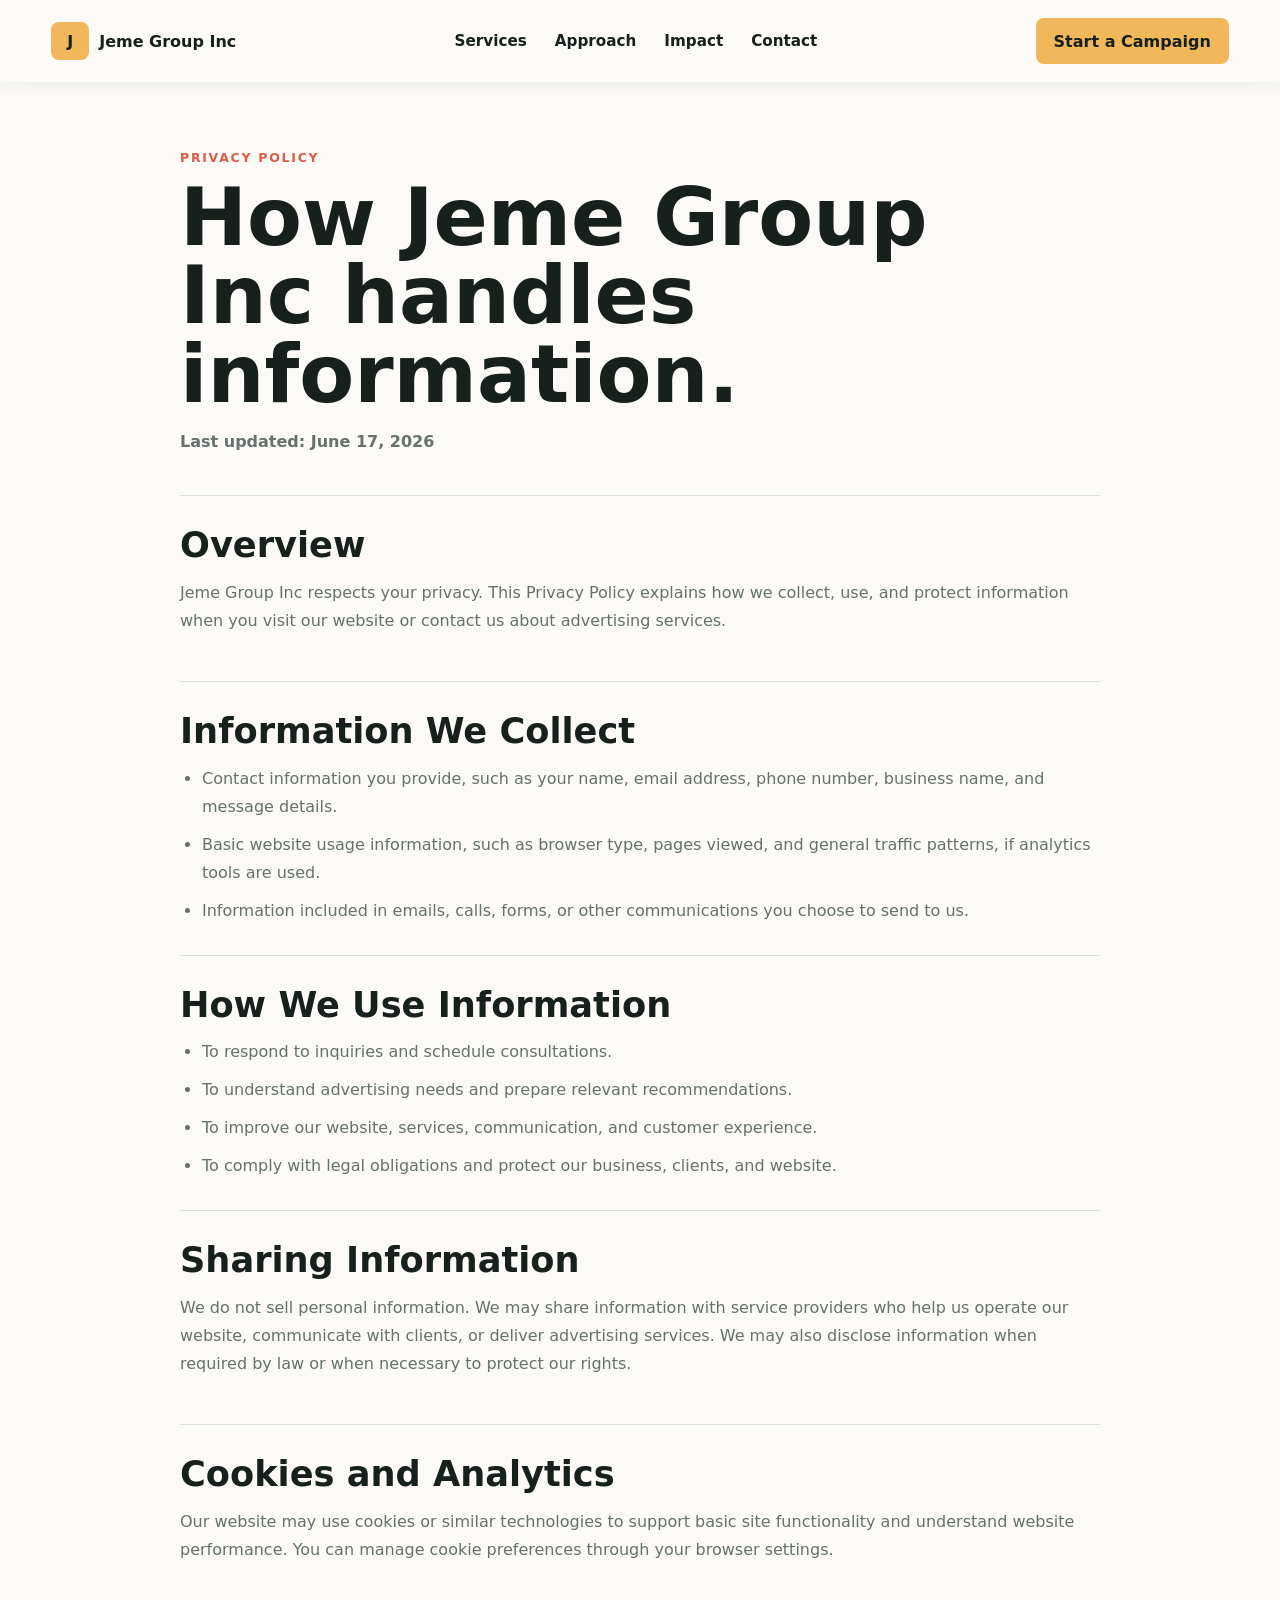
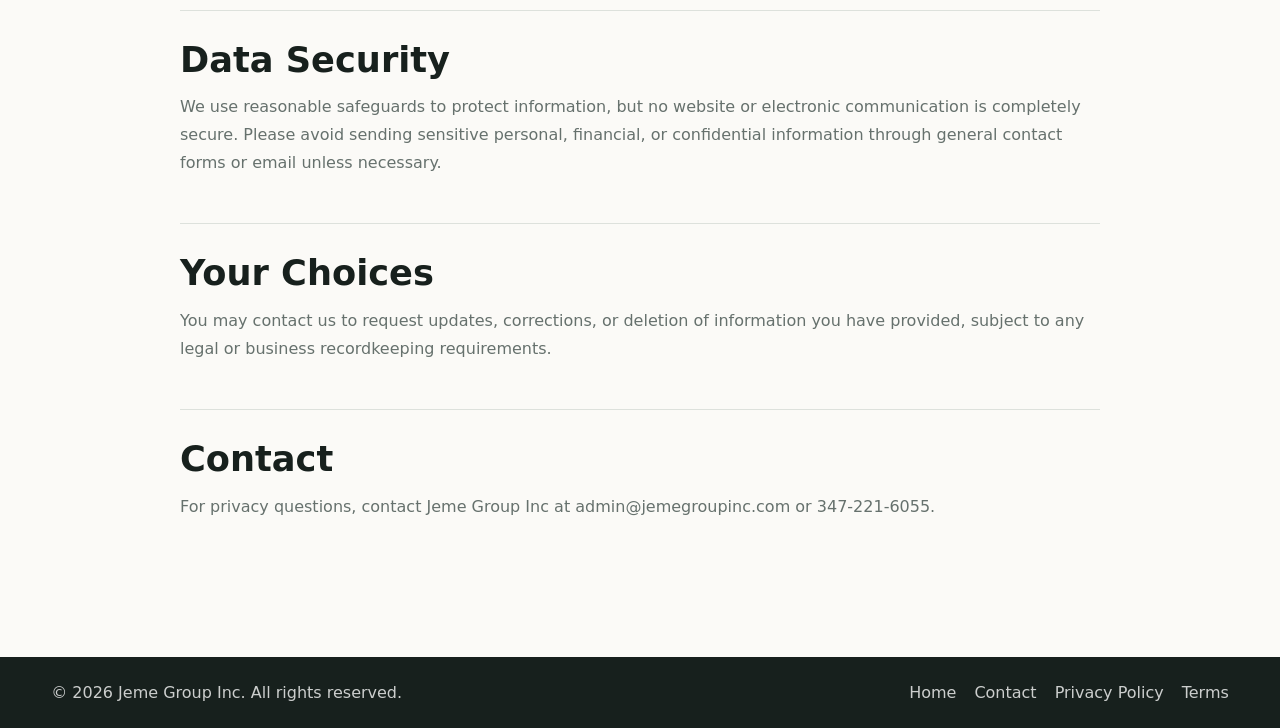
==== privacy.html @ f637c99d "Add legal pages" ====
<!doctype html>
<html lang="en">
  <head>
    <meta charset="utf-8">
    <meta name="viewport" content="width=device-width, initial-scale=1">
    <meta name="description" content="Privacy Policy for Jeme Group Inc.">
    <title>Privacy Policy | Jeme Group Inc</title>
    <link rel="stylesheet" href="styles.css">
  </head>
  <body>
    <header class="site-header legal-header" data-header>
      <a class="brand" href="index.html" aria-label="Jeme Group Inc home">
        <span class="brand-mark">J</span>
        <span>Jeme Group Inc</span>
      </a>
      <button class="nav-toggle" type="button" aria-expanded="false" aria-controls="site-nav" data-nav-toggle>
        <span></span>
        <span></span>
        <span></span>
        <span class="sr-only">Menu</span>
      </button>
      <nav class="site-nav" id="site-nav" data-nav>
        <a href="index.html#services">Services</a>
        <a href="index.html#approach">Approach</a>
        <a href="index.html#work">Impact</a>
        <a href="index.html#contact">Contact</a>
      </nav>
      <a class="header-cta" href="mailto:admin@jemegroupinc.com">Start a Campaign</a>
    </header>

    <main class="legal-main">
      <p class="eyebrow">Privacy Policy</p>
      <h1>How Jeme Group Inc handles information.</h1>
      <p class="legal-updated">Last updated: June 17, 2026</p>

      <section class="legal-section">
        <h2>Overview</h2>
        <p>Jeme Group Inc respects your privacy. This Privacy Policy explains how we collect, use, and protect information when you visit our website or contact us about advertising services.</p>
      </section>

      <section class="legal-section">
        <h2>Information We Collect</h2>
        <ul>
          <li>Contact information you provide, such as your name, email address, phone number, business name, and message details.</li>
          <li>Basic website usage information, such as browser type, pages viewed, and general traffic patterns, if analytics tools are used.</li>
          <li>Information included in emails, calls, forms, or other communications you choose to send to us.</li>
        </ul>
      </section>

      <section class="legal-section">
        <h2>How We Use Information</h2>
        <ul>
          <li>To respond to inquiries and schedule consultations.</li>
          <li>To understand advertising needs and prepare relevant recommendations.</li>
          <li>To improve our website, services, communication, and customer experience.</li>
          <li>To comply with legal obligations and protect our business, clients, and website.</li>
        </ul>
      </section>

      <section class="legal-section">
        <h2>Sharing Information</h2>
        <p>We do not sell personal information. We may share information with service providers who help us operate our website, communicate with clients, or deliver advertising services. We may also disclose information when required by law or when necessary to protect our rights.</p>
      </section>

      <section class="legal-section">
        <h2>Cookies and Analytics</h2>
        <p>Our website may use cookies or similar technologies to support basic site functionality and understand website performance. You can manage cookie preferences through your browser settings.</p>
      </section>

      <section class="legal-section">
        <h2>Data Security</h2>
        <p>We use reasonable safeguards to protect information, but no website or electronic communication is completely secure. Please avoid sending sensitive personal, financial, or confidential information through general contact forms or email unless necessary.</p>
      </section>

      <section class="legal-section">
        <h2>Your Choices</h2>
        <p>You may contact us to request updates, corrections, or deletion of information you have provided, subject to any legal or business recordkeeping requirements.</p>
      </section>

      <section class="legal-section">
        <h2>Contact</h2>
        <p>For privacy questions, contact Jeme Group Inc at <a href="mailto:admin@jemegroupinc.com">admin@jemegroupinc.com</a> or 347-221-6055.</p>
      </section>
    </main>

    <footer class="site-footer">
      <p>&copy; <span data-year></span> Jeme Group Inc. All rights reserved.</p>
      <div>
        <a href="index.html">Home</a>
        <a href="index.html#contact">Contact</a>
        <a href="privacy.html">Privacy Policy</a>
        <a href="terms.html">Terms</a>
      </div>
    </footer>

    <script src="script.js"></script>
  </body>
</html>
---- styles.css ----
:root {
  color-scheme: light;
  --ink: #17201d;
  --muted: #66716d;
  --paper: #fbfaf7;
  --white: #ffffff;
  --line: #dde1dc;
  --forest: #123c34;
  --leaf: #2f7d63;
  --gold: #f0b85a;
  --coral: #d95d47;
  --shadow: 0 18px 48px rgba(18, 60, 52, 0.16);
}

* {
  box-sizing: border-box;
}

html {
  scroll-behavior: smooth;
}

body {
  margin: 0;
  font-family: Inter, ui-sans-serif, system-ui, -apple-system, BlinkMacSystemFont, "Segoe UI", sans-serif;
  color: var(--ink);
  background: var(--paper);
}

img {
  display: block;
  max-width: 100%;
}

a {
  color: inherit;
  text-decoration: none;
}

.sr-only {
  position: absolute;
  width: 1px;
  height: 1px;
  padding: 0;
  margin: -1px;
  overflow: hidden;
  clip: rect(0, 0, 0, 0);
  white-space: nowrap;
  border: 0;
}

.site-header {
  position: fixed;
  z-index: 20;
  top: 0;
  left: 0;
  right: 0;
  display: grid;
  grid-template-columns: auto 1fr auto;
  align-items: center;
  gap: 24px;
  padding: 18px clamp(20px, 4vw, 56px);
  color: var(--white);
  transition: background 180ms ease, box-shadow 180ms ease, color 180ms ease;
}

.site-header.is-scrolled {
  color: var(--ink);
  background: rgba(251, 250, 247, 0.94);
  box-shadow: 0 1px 20px rgba(23, 32, 29, 0.08);
  backdrop-filter: blur(14px);
}

.site-header.legal-header {
  color: var(--ink);
  background: rgba(251, 250, 247, 0.96);
  box-shadow: 0 1px 20px rgba(23, 32, 29, 0.08);
  backdrop-filter: blur(14px);
}

.brand {
  display: inline-flex;
  align-items: center;
  gap: 10px;
  font-weight: 800;
  letter-spacing: 0;
}

.brand-mark {
  display: grid;
  place-items: center;
  width: 38px;
  height: 38px;
  border-radius: 8px;
  color: var(--ink);
  background: var(--gold);
}

.site-nav {
  justify-self: center;
  display: flex;
  align-items: center;
  gap: 28px;
  font-size: 0.95rem;
  font-weight: 700;
}

.site-nav a,
.site-footer a {
  transition: color 160ms ease;
}

.site-nav a:hover,
.site-footer a:hover {
  color: var(--gold);
}

.header-cta,
.button {
  display: inline-flex;
  align-items: center;
  justify-content: center;
  min-height: 46px;
  border: 0;
  border-radius: 8px;
  padding: 0 18px;
  font: inherit;
  font-weight: 800;
  cursor: pointer;
}

.header-cta {
  color: var(--ink);
  background: var(--gold);
}

.button-primary {
  color: var(--ink);
  background: var(--gold);
  box-shadow: 0 10px 24px rgba(240, 184, 90, 0.24);
}

.button-secondary {
  color: var(--white);
  border: 1px solid rgba(255, 255, 255, 0.56);
}

.nav-toggle {
  display: none;
  justify-self: end;
  width: 44px;
  height: 44px;
  border: 1px solid currentColor;
  border-radius: 8px;
  color: inherit;
  background: transparent;
}

.nav-toggle span:not(.sr-only) {
  display: block;
  width: 18px;
  height: 2px;
  margin: 4px auto;
  background: currentColor;
}

.hero {
  position: relative;
  min-height: 92vh;
  display: grid;
  align-items: end;
  padding: 140px clamp(20px, 5vw, 72px) 54px;
  overflow: hidden;
  color: var(--white);
}

.hero-media,
.hero-overlay {
  position: absolute;
  inset: 0;
}

.hero-media img {
  width: 100%;
  height: 100%;
  object-fit: cover;
}

.hero-overlay {
  background:
    linear-gradient(90deg, rgba(18, 60, 52, 0.92), rgba(18, 60, 52, 0.64) 45%, rgba(18, 60, 52, 0.2)),
    linear-gradient(0deg, rgba(23, 32, 29, 0.72), rgba(23, 32, 29, 0.08) 48%);
}

.hero-content {
  position: relative;
  z-index: 1;
  max-width: 780px;
}

.eyebrow {
  margin: 0 0 14px;
  color: var(--coral);
  font-size: 0.78rem;
  font-weight: 900;
  letter-spacing: 0.14em;
  text-transform: uppercase;
}

.hero .eyebrow {
  color: var(--gold);
}

h1,
h2,
h3,
p {
  margin-top: 0;
}

h1 {
  max-width: 820px;
  margin-bottom: 22px;
  font-size: clamp(3rem, 8vw, 6.9rem);
  line-height: 0.92;
  letter-spacing: 0;
}

h2 {
  margin-bottom: 18px;
  font-size: clamp(2rem, 4vw, 4.1rem);
  line-height: 1;
  letter-spacing: 0;
}

h3 {
  margin-bottom: 10px;
  font-size: 1.2rem;
}

.hero-copy {
  max-width: 650px;
  color: rgba(255, 255, 255, 0.86);
  font-size: clamp(1.05rem, 2vw, 1.35rem);
  line-height: 1.6;
}

.hero-actions {
  display: flex;
  flex-wrap: wrap;
  gap: 12px;
  margin-top: 30px;
}

.hero-panel {
  position: relative;
  z-index: 1;
  display: grid;
  grid-template-columns: repeat(3, 1fr);
  gap: 1px;
  max-width: 680px;
  margin-top: 58px;
  overflow: hidden;
  border: 1px solid rgba(255, 255, 255, 0.22);
  border-radius: 8px;
  background: rgba(255, 255, 255, 0.16);
  backdrop-filter: blur(16px);
}

.hero-panel div {
  padding: 20px;
  background: rgba(18, 60, 52, 0.42);
}

.hero-panel strong {
  display: block;
  margin-bottom: 6px;
  color: var(--gold);
  font-size: 1.75rem;
}

.hero-panel span {
  color: rgba(255, 255, 255, 0.82);
  font-size: 0.92rem;
}

.section-wrap {
  width: min(1120px, calc(100% - 40px));
  margin: 0 auto;
  padding: 92px 0;
}

.intro {
  display: grid;
  grid-template-columns: 0.95fr 1fr;
  gap: clamp(28px, 6vw, 86px);
  align-items: end;
}

.intro p:last-child,
.feature-copy p,
.contact-copy p,
.impact p,
.service-card p {
  color: var(--muted);
  line-height: 1.7;
}

.section-heading {
  max-width: 760px;
  margin-bottom: 34px;
}

.service-grid,
.impact-grid {
  display: grid;
  grid-template-columns: repeat(4, 1fr);
  gap: 18px;
}

.service-card,
.impact-grid article,
.contact-form {
  border: 1px solid var(--line);
  border-radius: 8px;
  background: var(--white);
  box-shadow: 0 10px 30px rgba(23, 32, 29, 0.06);
}

.service-card {
  min-height: 280px;
  padding: 26px;
}

.icon {
  display: inline-grid;
  place-items: center;
  min-width: 42px;
  height: 42px;
  margin-bottom: 34px;
  border-radius: 8px;
  padding: 0 10px;
  color: var(--white);
  background: var(--forest);
  font-size: 0.8rem;
  font-weight: 900;
}

.feature-band {
  display: grid;
  grid-template-columns: minmax(0, 1fr) minmax(340px, 560px);
  align-items: stretch;
  background: var(--forest);
  color: var(--white);
}

.feature-image {
  min-height: 560px;
}

.feature-image img {
  width: 100%;
  height: 100%;
  object-fit: cover;
}

.feature-copy {
  align-self: center;
  padding: clamp(40px, 7vw, 84px);
}

.feature-copy p {
  color: rgba(255, 255, 255, 0.76);
}

.check-list {
  display: grid;
  gap: 14px;
  padding: 0;
  margin: 28px 0 0;
  list-style: none;
}

.check-list li {
  position: relative;
  padding-left: 30px;
  color: rgba(255, 255, 255, 0.9);
}

.check-list li::before {
  content: "";
  position: absolute;
  left: 0;
  top: 0.42em;
  width: 12px;
  height: 12px;
  border-radius: 50%;
  background: var(--gold);
  box-shadow: 0 0 0 4px rgba(240, 184, 90, 0.16);
}

.impact-grid {
  grid-template-columns: repeat(3, 1fr);
}

.impact-grid article {
  padding: 30px;
}

.contact-band {
  display: grid;
  grid-template-columns: minmax(0, 0.9fr) minmax(320px, 520px);
  gap: clamp(28px, 6vw, 80px);
  padding: 92px clamp(20px, 6vw, 80px);
  background: #e9efe9;
}

.contact-copy {
  max-width: 680px;
}

address {
  display: grid;
  gap: 12px;
  margin-top: 30px;
  font-style: normal;
  font-weight: 800;
}

address a {
  color: var(--forest);
}

.contact-form {
  display: grid;
  gap: 18px;
  padding: 28px;
}

label {
  display: grid;
  gap: 8px;
  color: var(--forest);
  font-size: 0.9rem;
  font-weight: 900;
}

input,
textarea {
  width: 100%;
  border: 1px solid var(--line);
  border-radius: 8px;
  padding: 13px 14px;
  color: var(--ink);
  background: var(--paper);
  font: inherit;
}

textarea {
  resize: vertical;
}

input:focus,
textarea:focus {
  outline: 3px solid rgba(47, 125, 99, 0.2);
  border-color: var(--leaf);
}

.form-note {
  margin: 0;
  color: var(--muted);
  font-size: 0.88rem;
}

.legal-main {
  width: min(920px, calc(100% - 40px));
  margin: 0 auto;
  padding: 150px 0 90px;
}

.legal-main h1 {
  max-width: 760px;
  margin-bottom: 18px;
  font-size: clamp(2.6rem, 7vw, 5rem);
  line-height: 0.98;
}

.legal-updated {
  margin-bottom: 44px;
  color: var(--muted);
  font-weight: 700;
}

.legal-section {
  padding: 30px 0;
  border-top: 1px solid var(--line);
}

.legal-section h2 {
  margin-bottom: 14px;
  font-size: clamp(1.45rem, 3vw, 2.2rem);
  line-height: 1.1;
}

.legal-section p,
.legal-section li {
  color: var(--muted);
  line-height: 1.75;
}

.legal-section ul {
  display: grid;
  gap: 10px;
  padding-left: 22px;
  margin: 0;
}

.site-footer {
  display: flex;
  justify-content: space-between;
  gap: 20px;
  padding: 26px clamp(20px, 4vw, 56px);
  color: rgba(255, 255, 255, 0.78);
  background: var(--ink);
}

.site-footer p {
  margin: 0;
}

.site-footer div {
  display: flex;
  flex-wrap: wrap;
  gap: 18px;
}

@media (max-width: 940px) {
  .site-header {
    grid-template-columns: auto auto;
  }

  .header-cta {
    display: none;
  }

  .nav-toggle {
    display: block;
  }

  .site-nav {
    position: absolute;
    top: calc(100% + 10px);
    left: 20px;
    right: 20px;
    display: none;
    justify-self: stretch;
    flex-direction: column;
    align-items: stretch;
    gap: 0;
    overflow: hidden;
    border-radius: 8px;
    color: var(--ink);
    background: var(--white);
    box-shadow: var(--shadow);
  }

  .site-nav.is-open {
    display: flex;
  }

  .site-nav a {
    padding: 16px 18px;
    border-bottom: 1px solid var(--line);
  }

  .intro,
  .feature-band,
  .contact-band {
    grid-template-columns: 1fr;
  }

  .service-grid,
  .impact-grid {
    grid-template-columns: repeat(2, 1fr);
  }

  .feature-image {
    min-height: 380px;
  }
}

@media (max-width: 640px) {
  .site-header {
    padding: 14px 16px;
  }

  .brand span:last-child {
    max-width: 120px;
  }

  .hero {
    min-height: 94vh;
    padding: 112px 20px 34px;
  }

  h1 {
    font-size: 3.05rem;
  }

  .hero-panel,
  .service-grid,
  .impact-grid {
    grid-template-columns: 1fr;
  }

  .section-wrap {
    width: min(100% - 32px, 1120px);
    padding: 70px 0;
  }

  .service-card {
    min-height: auto;
  }

  .contact-band {
    padding: 70px 16px;
  }

  .legal-main {
    width: min(100% - 32px, 920px);
    padding: 126px 0 70px;
  }

  .site-footer {
    flex-direction: column;
  }
}
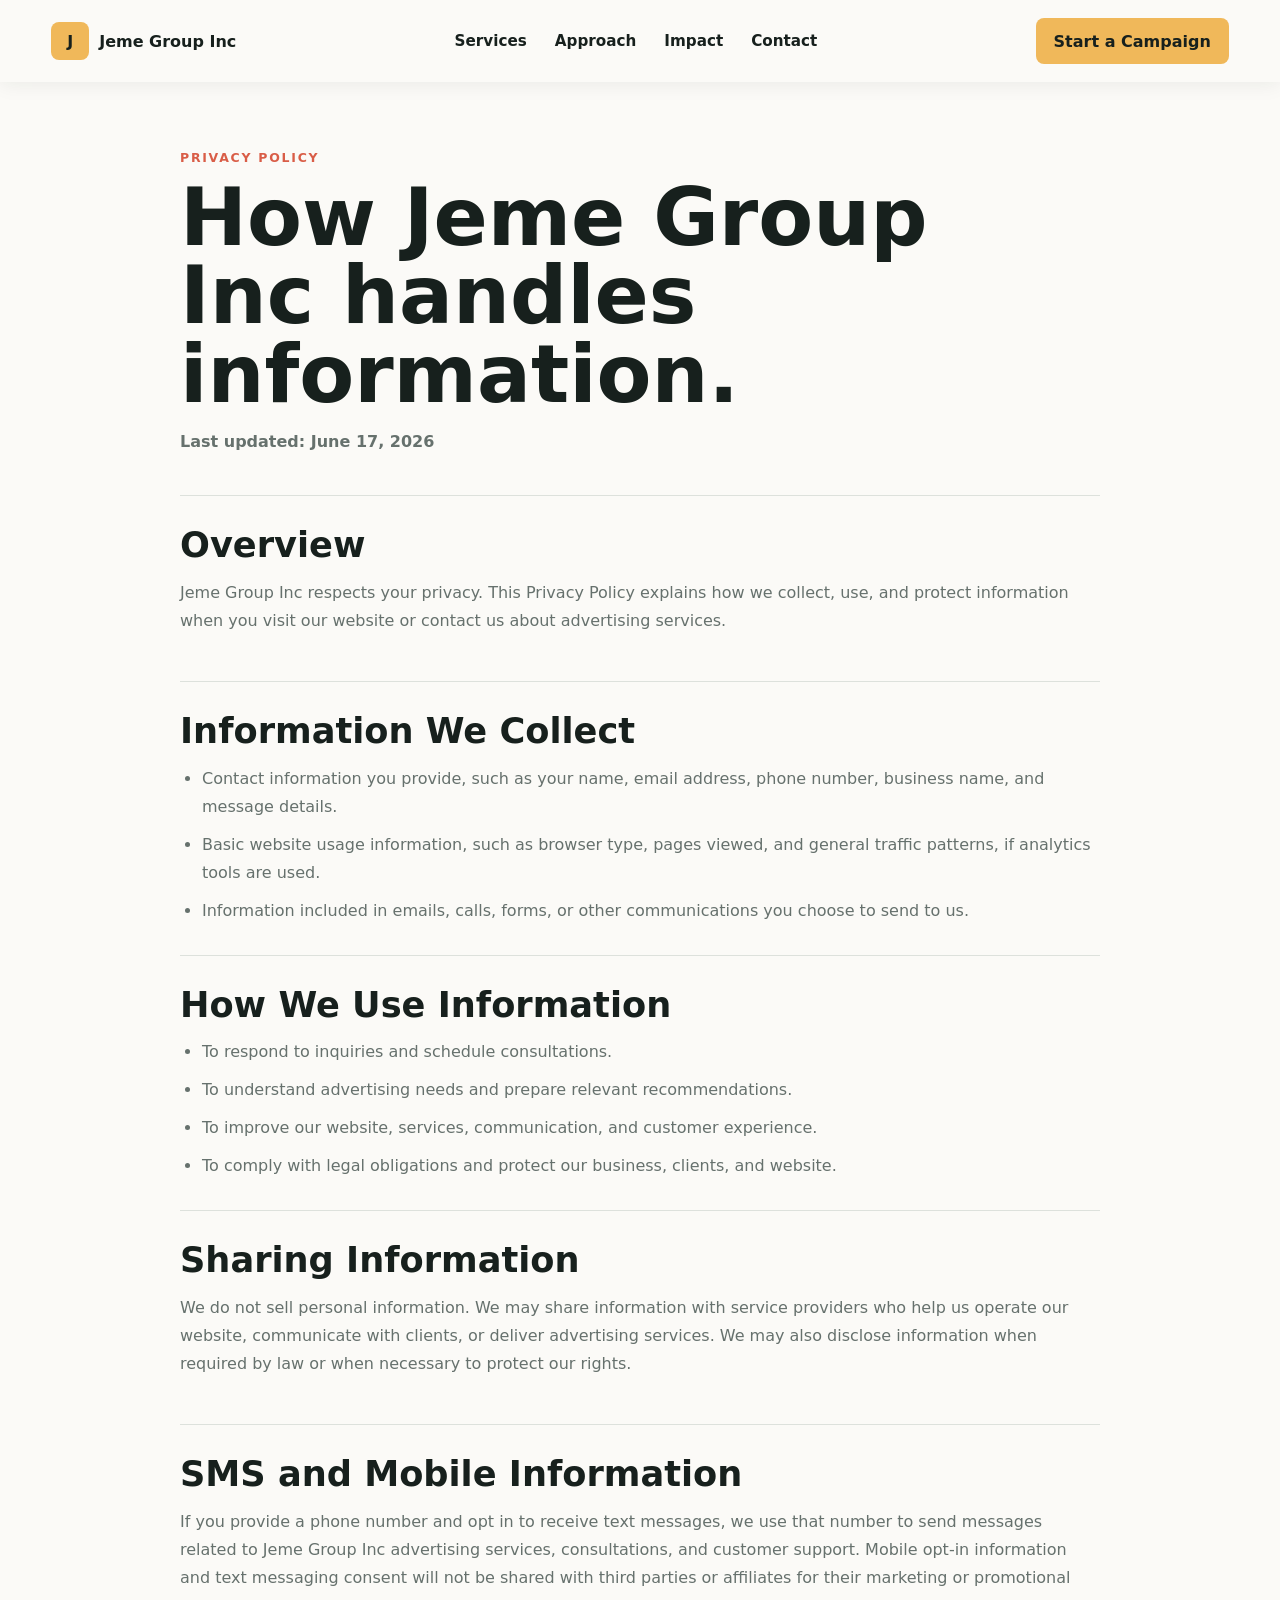
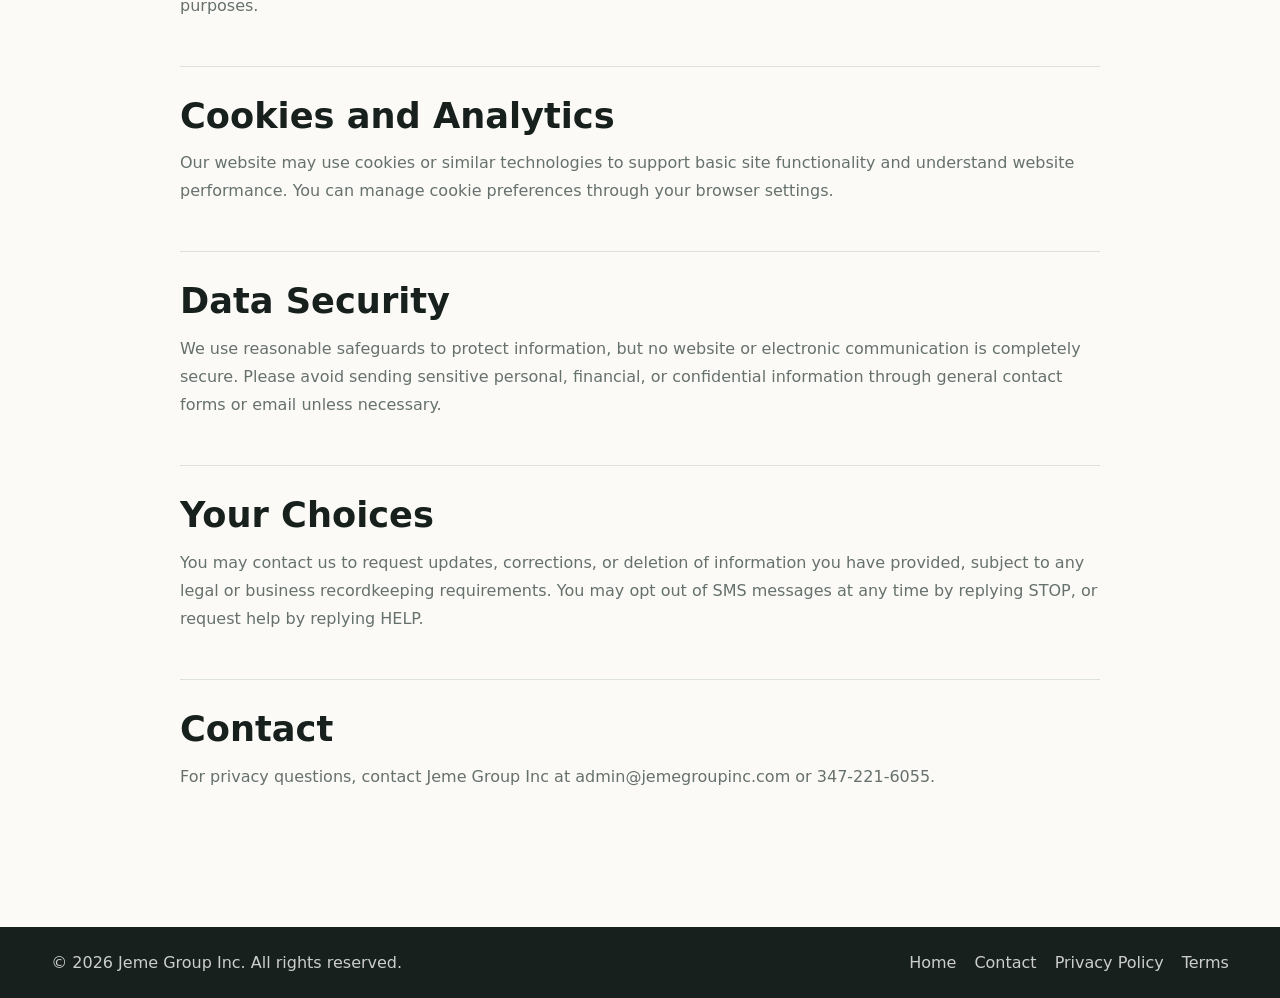
==== commit 6381ee84: "Add SMS opt-in language" ====
--- a/privacy.html
+++ b/privacy.html
@@ -63,6 +63,11 @@
       </section>
 
       <section class="legal-section">
+        <h2>SMS and Mobile Information</h2>
+        <p>If you provide a phone number and opt in to receive text messages, we use that number to send messages related to Jeme Group Inc advertising services, consultations, and customer support. Mobile opt-in information and text messaging consent will not be shared with third parties or affiliates for their marketing or promotional purposes.</p>
+      </section>
+
+      <section class="legal-section">
         <h2>Cookies and Analytics</h2>
         <p>Our website may use cookies or similar technologies to support basic site functionality and understand website performance. You can manage cookie preferences through your browser settings.</p>
       </section>
@@ -74,7 +79,7 @@
 
       <section class="legal-section">
         <h2>Your Choices</h2>
-        <p>You may contact us to request updates, corrections, or deletion of information you have provided, subject to any legal or business recordkeeping requirements.</p>
+        <p>You may contact us to request updates, corrections, or deletion of information you have provided, subject to any legal or business recordkeeping requirements. You may opt out of SMS messages at any time by replying STOP, or request help by replying HELP.</p>
       </section>
 
       <section class="legal-section">
--- a/styles.css
+++ b/styles.css
@@ -443,6 +443,22 @@
   color: var(--forest);
   font-size: 0.9rem;
   font-weight: 900;
+}
+
+.checkbox-label {
+  grid-template-columns: 18px 1fr;
+  align-items: start;
+  gap: 12px;
+  color: var(--muted);
+  font-weight: 700;
+  line-height: 1.55;
+}
+
+.checkbox-label input {
+  width: 18px;
+  height: 18px;
+  margin-top: 3px;
+  accent-color: var(--forest);
 }
 
 input,
